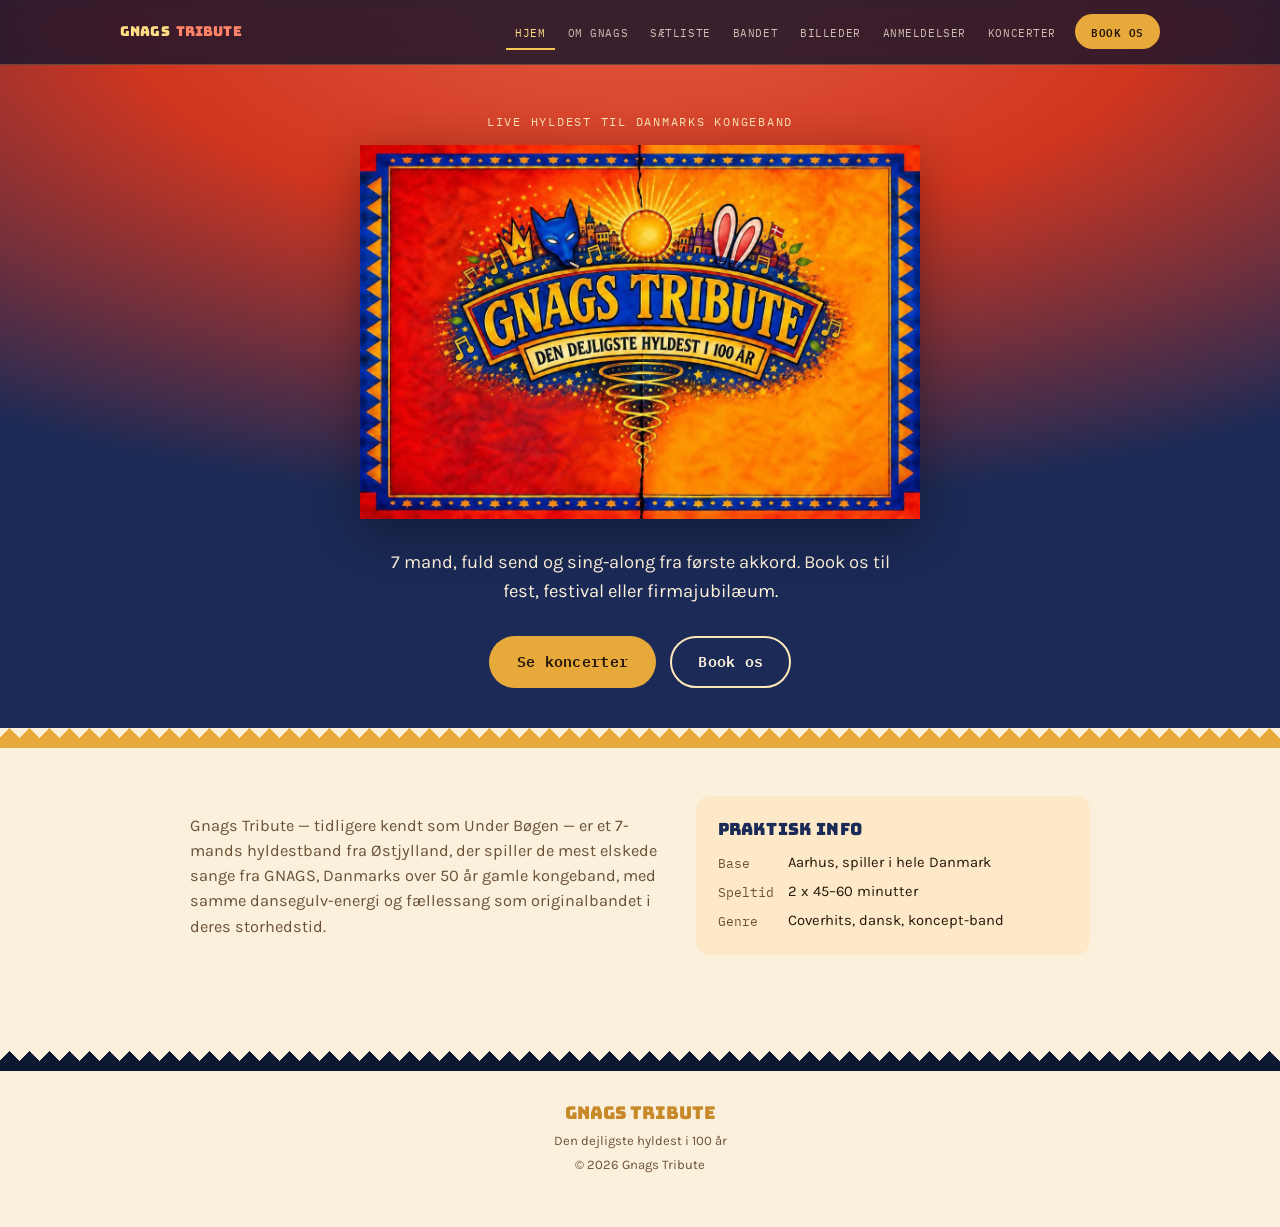
==== index.html @ 76e7bb44 "Add files via upload" ====
<!doctype html>
<html lang="da">
<head>
<meta charset="UTF-8">
<meta name="viewport" content="width=device-width, initial-scale=1.0">
<title>Gnags Tribute</title>
<meta name="description" content="Gnags Tribute – live hyldest til GNAGS. Book os til fest, festival eller firmajubilæum.">
<link rel="preconnect" href="https://fonts.googleapis.com">
<link rel="preconnect" href="https://fonts.gstatic.com" crossorigin>
<link href="https://fonts.googleapis.com/css2?family=Bungee&family=Karla:ital,wght@0,400;0,500;0,700;1,400&family=IBM+Plex+Mono:wght@500;600&display=swap" rel="stylesheet">
<link rel="stylesheet" href="styles.css">
</head>
<body>
<header class="topnav">
  <div class="nav-inner">
    <a class="nav-brand" href="index.html">GNAGS<span>TRIBUTE</span></a>
    <ul class="nav-links" id="navLinks">
      <li><a href="index.html" class="active">Hjem</a></li>
      <li><a href="om-gnags.html" class="">Om Gnags</a></li>
      <li><a href="saetliste.html" class="">Sætliste</a></li>
      <li><a href="bandet.html" class="">Bandet</a></li>
      <li><a href="billeder.html" class="">Billeder</a></li>
      <li><a href="anmeldelser.html" class="">Anmeldelser</a></li>
      <li><a href="koncerter.html" class="">Koncerter</a></li>
      <li><a href="book.html" class="nav-cta">Book os</a></li>
    </ul>
    <button class="nav-toggle" id="navToggle" aria-label="&Aring;bn menu" aria-expanded="false" aria-controls="navLinks">
      <span></span><span></span><span></span>
    </button>
  </div>
</header>
<main>

<div class="hero" id="top">
  <div class="hero-inner">
    <p class="eyebrow">Live hyldest til Danmarks kongeband</p>
    <img class="logo" src="assets/img/logo.jpg" alt="Gnags Tribute – logo" width="1200" height="800">
    <p class="lede">7 mand, fuld send og sing-along fra f&oslash;rste akkord. Book os til fest, festival eller firmajubil&aelig;um.</p>
    <div class="cta-row">
      <a class="btn solid" href="koncerter.html">Se koncerter</a>
      <a class="btn outline" href="book.html">Book os</a>
    </div>
  </div>
</div>
<div class="divider" role="presentation"></div>
<div class="wrap home-about">
  <div class="twocol">
    <p class="body-text">
      Gnags Tribute &mdash; tidligere kendt som Under B&oslash;gen &mdash; er et 7-mands hyldestband fra &Oslash;stjylland, der spiller de mest
      elskede sange fra GNAGS, Danmarks over 50 &aring;r gamle kongeband, med samme dansegulv-energi og f&aelig;llessang som
      originalbandet i deres storhedstid.
    </p>
    <div class="fact-box">
      <h3>Praktisk info</h3>
      <dl>
        <dt>Base</dt><dd>Aarhus, spiller i hele Danmark</dd>
        <dt>Speltid</dt><dd>2 x 45&ndash;60 minutter</dd>
        <dt>Genre</dt><dd>Coverhits, dansk, koncept-band</dd>
      </dl>
    </div>
  </div>
</div>
</main>

<footer>
  <div class="divider navy" role="presentation"></div>
  <div class="wrap" style="padding-top:24px;">
    <p class="brand">GNAGS TRIBUTE</p>
    <p>Den dejligste hyldest i 100 &aring;r</p>
    <p>&copy; 2026 Gnags Tribute</p>
  </div>
</footer>
<script src="script.js"></script>
</body>
</html>
---- styles.css ----
:root{
  --bg:#FBF0DC;
  --surface:#FFF8EC;
  --surface-2:#FDE9C8;
  --ink:#241608;
  --ink-soft:#6b5236;
  --red:#D1361F;
  --red-soft:#e2593f;
  --navy:#1B2A56;
  --navy-soft:#33447a;
  --gold:#C8892A;
  --gold-bright:#E8A93B;
  --border:rgba(27,42,86,0.16);
  --shadow:rgba(36,22,8,0.18);
}
@media (prefers-color-scheme: dark){
  :root:not([data-theme="light"]){
    --bg:#0F1830;
    --surface:#182545;
    --surface-2:#1f2f5c;
    --ink:#F6ECD9;
    --ink-soft:#C9BFA8;
    --red:#FF6A4D;
    --red-soft:#ff8468;
    --navy:#9fb2ff;
    --navy-soft:#c2ceff;
    --gold:#F4C752;
    --gold-bright:#FFDE85;
    --border:rgba(244,199,82,0.24);
    --shadow:rgba(0,0,0,0.5);
  }
}
:root[data-theme="dark"]{
  --bg:#0F1830;
  --surface:#182545;
  --surface-2:#1f2f5c;
  --ink:#F6ECD9;
  --ink-soft:#C9BFA8;
  --red:#FF6A4D;
  --red-soft:#ff8468;
  --navy:#9fb2ff;
  --navy-soft:#c2ceff;
  --gold:#F4C752;
  --gold-bright:#FFDE85;
  --border:rgba(244,199,82,0.24);
  --shadow:rgba(0,0,0,0.5);
}

*{box-sizing:border-box;}
html{scroll-behavior:auto;}
body{
  margin:0;
  background:var(--bg);
  color:var(--ink);
  font-family:'Karla',system-ui,-apple-system,'Segoe UI',sans-serif;
  line-height:1.55;
}
h1,h2,h3{font-family:'Bungee',system-ui,sans-serif; font-weight:400; text-wrap:balance; letter-spacing:0.01em;}
.mono{font-family:'IBM Plex Mono',ui-monospace,monospace;}
a{color:inherit;}
img{max-width:100%;}
.wrap{max-width:900px; margin:0 auto; padding:0 24px;}

/* ---------- triangle divider, echoes the logo's scalloped border ---------- */
.divider{
  height:20px;
  background-image:
    linear-gradient(45deg, var(--gold-bright) 50%, transparent 50%),
    linear-gradient(-45deg, var(--gold-bright) 50%, transparent 50%);
  background-size:20px 20px;
  background-repeat:repeat-x;
  background-position:top;
}
.divider.navy{
  background-image:
    linear-gradient(45deg, #0c1730 50%, transparent 50%),
    linear-gradient(-45deg, #0c1730 50%, transparent 50%);
}

/* ---------- top navigation ---------- */
.topnav{
  position:fixed; top:0; left:0; right:0; z-index:80;
  background:rgba(15,24,48,0.82);
  backdrop-filter:blur(10px) saturate(140%);
  -webkit-backdrop-filter:blur(10px) saturate(140%);
  border-bottom:1px solid rgba(244,199,82,0.28);
}
.nav-inner{
  max-width:1080px; margin:0 auto; padding:0 20px;
  display:flex; align-items:center; justify-content:space-between; gap:18px;
  height:64px;
}
.nav-brand{
  font-family:'Bungee',sans-serif; font-size:0.85rem; text-decoration:none;
  color:#FFDE85; display:flex; gap:6px; white-space:nowrap; letter-spacing:0.01em;
}
.nav-brand span{color:#FF8468;}
.nav-links{
  display:flex; align-items:center; gap:4px; margin:0; padding:0; list-style:none;
}
.nav-links a{
  font-family:'IBM Plex Mono',monospace; font-size:0.71rem; text-transform:uppercase;
  letter-spacing:0.05em; color:#F6ECD9; text-decoration:none; opacity:0.78;
  padding:8px 9px; border-bottom:2px solid transparent; transition:opacity .15s,border-color .15s;
}
.nav-links a:hover{opacity:1;}
.nav-links a.active{opacity:1; border-color:#F4C752; color:#FFDE85;}
.nav-links a.nav-cta{
  background:#E8A93B; color:#241608; opacity:1; border-radius:999px; border-bottom:none;
  padding:8px 16px; font-weight:600; margin-left:6px;
}
.nav-links a.nav-cta.active{background:#F4C752; color:#241608;}
.nav-links a.nav-cta:hover{background:#F4C752;}
.nav-toggle{
  display:none; flex-direction:column; justify-content:center; gap:5px;
  width:38px; height:38px; background:none; border:none; cursor:pointer; padding:8px; border-radius:8px;
}
.nav-toggle span{width:100%; height:2px; background:#F6ECD9; border-radius:2px;}
.nav-toggle:hover{background:rgba(255,255,255,0.08);}

@media (max-width:860px){
  .nav-toggle{display:flex;}
  .nav-links{
    position:fixed; top:64px; left:0; right:0; z-index:79;
    flex-direction:column; align-items:stretch; gap:0;
    background:rgba(15,24,48,0.97);
    padding:6px 24px 20px;
    transform:translateY(-6px); opacity:0; pointer-events:none;
    transition:opacity .16s ease, transform .16s ease;
    max-height:calc(100vh - 64px); overflow-y:auto;
  }
  .nav-links.open{opacity:1; transform:translateY(0); pointer-events:auto;}
  .nav-links a{padding:13px 2px; border-bottom:1px solid rgba(244,199,82,0.16); width:100%;}
  .nav-links a.nav-cta{margin:10px 0 0; text-align:center;}
}

/* ---------- home hero ---------- */
.hero{
  background:
    radial-gradient(ellipse 90% 70% at 50% 0%, var(--red-soft) 0%, var(--red) 45%, var(--navy) 100%);
  padding:112px 24px 40px;
  text-align:center;
}
.hero-inner{max-width:760px; margin:0 auto;}
.hero img.logo{
  width:100%;
  max-width:560px;
  height:auto;
  filter:drop-shadow(0 14px 26px rgba(0,0,0,0.35));
}
.hero .eyebrow{
  font-family:'IBM Plex Mono',monospace;
  color:#FBE7B8;
  letter-spacing:0.14em;
  text-transform:uppercase;
  font-size:0.78rem;
  margin:0 0 14px;
}
.hero p.lede{
  color:#FFF3DC;
  font-size:1.15rem;
  max-width:520px;
  margin:22px auto 30px;
}
.cta-row{display:flex; gap:14px; justify-content:center; flex-wrap:wrap;}
.btn{
  display:inline-block;
  padding:13px 26px;
  border-radius:999px;
  font-family:'IBM Plex Mono',monospace;
  font-weight:600;
  font-size:0.92rem;
  text-decoration:none;
  letter-spacing:0.02em;
  border:2px solid transparent;
  transition:transform .15s ease;
}
.btn:hover{transform:translateY(-2px);}
.btn.solid{background:var(--gold-bright); color:#241608;}
.btn.outline{border-color:#FBE7B8; color:#FFF3DC;}

.home-about{padding:48px 0 60px;}
.twocol{display:grid; grid-template-columns:1.1fr 0.9fr; gap:24px;}
@media (max-width:720px){.twocol{grid-template-columns:1fr;}}
p.body-text{max-width:62ch; color:var(--ink-soft); font-size:1.02rem;}
.fact-box{background:var(--surface-2); border-radius:14px; padding:20px 22px;}
.fact-box h3{font-size:1.05rem; margin:0 0 10px; color:var(--navy);}
:root[data-theme="dark"] .fact-box h3,
@media (prefers-color-scheme:dark){:root:not([data-theme="light"]) .fact-box h3{color:var(--gold-bright);}}
.fact-box dl{margin:0; display:grid; grid-template-columns:auto 1fr; gap:6px 14px; font-size:0.92rem;}
.fact-box dt{font-family:'IBM Plex Mono',monospace; color:var(--ink-soft); font-size:0.8rem; align-self:start; padding-top:2px;}
.fact-box dd{margin:0;}

/* ---------- subpage banner (fixed brand chrome, like the topnav) ---------- */
.page-banner{
  background:linear-gradient(135deg,#16223f 0%, #263a6e 100%);
  color:#FFF3DC;
  padding:104px 24px 30px;
}
.page-banner .kicker{
  font-family:'IBM Plex Mono',monospace; text-transform:uppercase; letter-spacing:0.12em;
  font-size:0.76rem; color:#FFDE85; margin:0 0 8px;
}
.page-banner h1{font-size:2rem; margin:0 0 8px; color:#FFF3DC;}
.page-banner p{margin:0; color:#cdd6f0; max-width:56ch; font-size:0.98rem;}
.page-content{padding:44px 0 64px;}

.card{
  background:var(--surface);
  border:1px solid var(--border);
  border-radius:14px;
  padding:24px;
}

/* setlist chips */
.chips{display:flex; flex-wrap:wrap; gap:10px; padding:0; margin:0; list-style:none;}
.chips li{
  background:var(--surface);
  border:1px dashed var(--gold);
  border-radius:999px;
  padding:8px 16px;
  font-size:0.9rem;
  position:relative;
}

/* gallery */
.gallery{display:grid; grid-template-columns:repeat(3,1fr); gap:16px;}
@media (max-width:720px){.gallery{grid-template-columns:1fr 1fr;}}
@media (max-width:480px){.gallery{grid-template-columns:1fr;}}
.gallery figure{margin:0; border-radius:12px; overflow:hidden; border:1px solid var(--border); background:var(--surface);}
.gallery img{width:100%; height:100%; object-fit:cover; display:block; aspect-ratio:3/4;}
.gallery figcaption{font-family:'IBM Plex Mono',monospace; font-size:0.72rem; color:var(--ink-soft); padding:8px 10px;}

/* members list */
.members{display:grid; grid-template-columns:repeat(2,1fr); gap:10px 24px; padding:0; margin:0; list-style:none;}
@media (max-width:560px){.members{grid-template-columns:1fr;}}
.members li{
  display:flex; justify-content:space-between; gap:16px;
  padding:12px 0; border-bottom:1px solid var(--border);
  font-size:0.95rem;
}
.members .role{color:var(--ink-soft); font-size:0.85rem; text-align:right;}

/* reviews */
.reviews{display:grid; grid-template-columns:1fr 1fr; gap:20px;}
@media (max-width:720px){.reviews{grid-template-columns:1fr;}}
.review{
  background:var(--surface); border:1px solid var(--border); border-radius:14px;
  padding:22px 24px; position:relative;
}
.review::before{
  content:"\201C"; font-family:'Bungee',sans-serif; font-size:2.6rem; color:var(--gold);
  position:absolute; top:6px; left:16px; line-height:1; opacity:0.5;
}
.review p{margin:8px 0 12px 0; font-style:italic; position:relative; z-index:1;}
.review cite{font-family:'IBM Plex Mono',monospace; font-size:0.8rem; font-style:normal; color:var(--ink-soft);}

/* dates / ticket table */
.example-flag{
  display:inline-block; background:var(--red); color:#fff; font-family:'IBM Plex Mono',monospace;
  font-size:0.68rem; letter-spacing:0.08em; text-transform:uppercase; padding:3px 9px; border-radius:5px; margin-bottom:14px;
}
.ticket-list{display:flex; flex-direction:column; gap:0; border-top:1px solid var(--border);}
.ticket-row{
  display:grid; grid-template-columns:110px 1fr auto; align-items:center; gap:16px;
  padding:16px 4px; border-bottom:1px dashed var(--border);
}
@media (max-width:600px){.ticket-row{grid-template-columns:1fr; gap:4px;}}
.ticket-row .date{font-family:'IBM Plex Mono',monospace; font-weight:600; color:var(--red);}
.ticket-row .venue strong{display:block;}
.ticket-row .venue span{color:var(--ink-soft); font-size:0.85rem;}
.ticket-row .status{font-family:'IBM Plex Mono',monospace; font-size:0.78rem; color:var(--ink-soft); text-align:right;}
@media (max-width:600px){.ticket-row .status{text-align:left;}}

/* contact / footer */
.contact-card{
  background:var(--navy); color:#FFF3DC; border-radius:16px; padding:34px 30px;
  display:flex; flex-wrap:wrap; justify-content:space-between; align-items:center; gap:20px;
}
:root[data-theme="dark"] .contact-card,
@media (prefers-color-scheme:dark){:root:not([data-theme="light"]) .contact-card{background:var(--surface-2); border:1px solid var(--border);}}
.contact-card h3{margin:0 0 6px; font-size:1.3rem;}
.contact-card p{margin:0; color:#E7D9B8; font-size:0.92rem;}
:root[data-theme="dark"] .contact-card p,
@media (prefers-color-scheme:dark){:root:not([data-theme="light"]) .contact-card p{color:var(--ink-soft);}}

footer{padding:36px 0 48px; text-align:center;}
footer p{color:var(--ink-soft); font-size:0.82rem; margin:4px 0;}
footer .brand{font-family:'Bungee',sans-serif; color:var(--gold); font-size:1.1rem;}
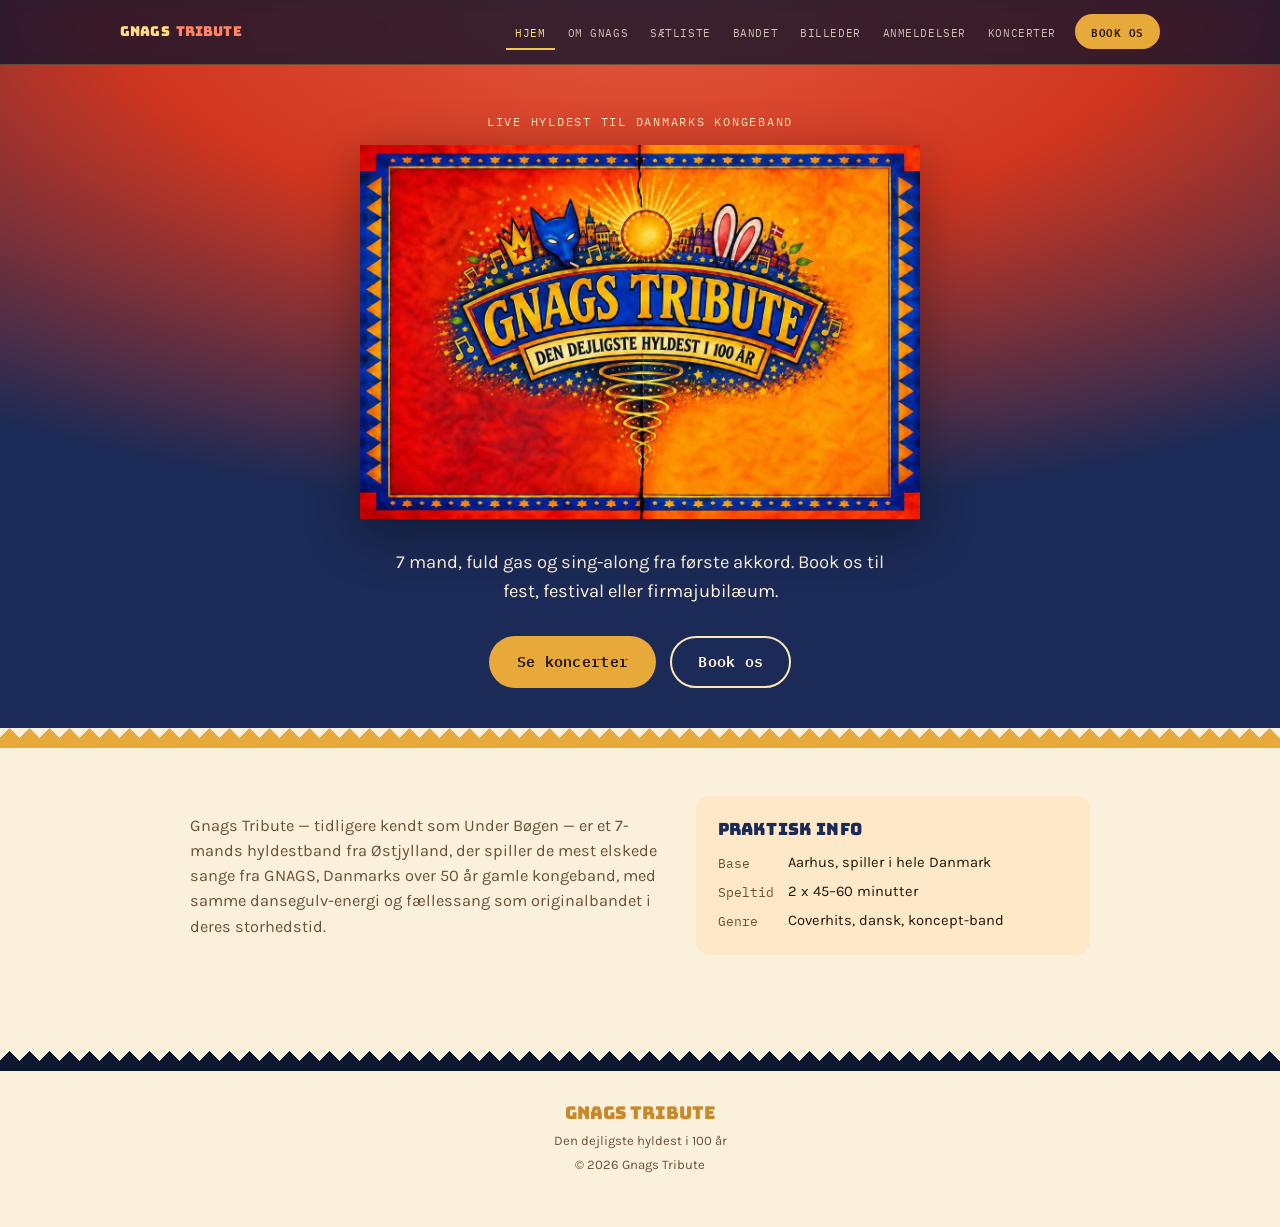
==== commit 529c1ee6: "Ret "fuld send" til "fuld gas" på forsiden" ====
--- a/index.html
+++ b/index.html
@@ -35,7 +35,7 @@
   <div class="hero-inner">
     <p class="eyebrow">Live hyldest til Danmarks kongeband</p>
     <img class="logo" src="assets/img/logo.jpg" alt="Gnags Tribute – logo" width="1200" height="800">
-    <p class="lede">7 mand, fuld send og sing-along fra f&oslash;rste akkord. Book os til fest, festival eller firmajubil&aelig;um.</p>
+    <p class="lede">7 mand, fuld gas og sing-along fra f&oslash;rste akkord. Book os til fest, festival eller firmajubil&aelig;um.</p>
     <div class="cta-row">
       <a class="btn solid" href="koncerter.html">Se koncerter</a>
       <a class="btn outline" href="book.html">Book os</a>
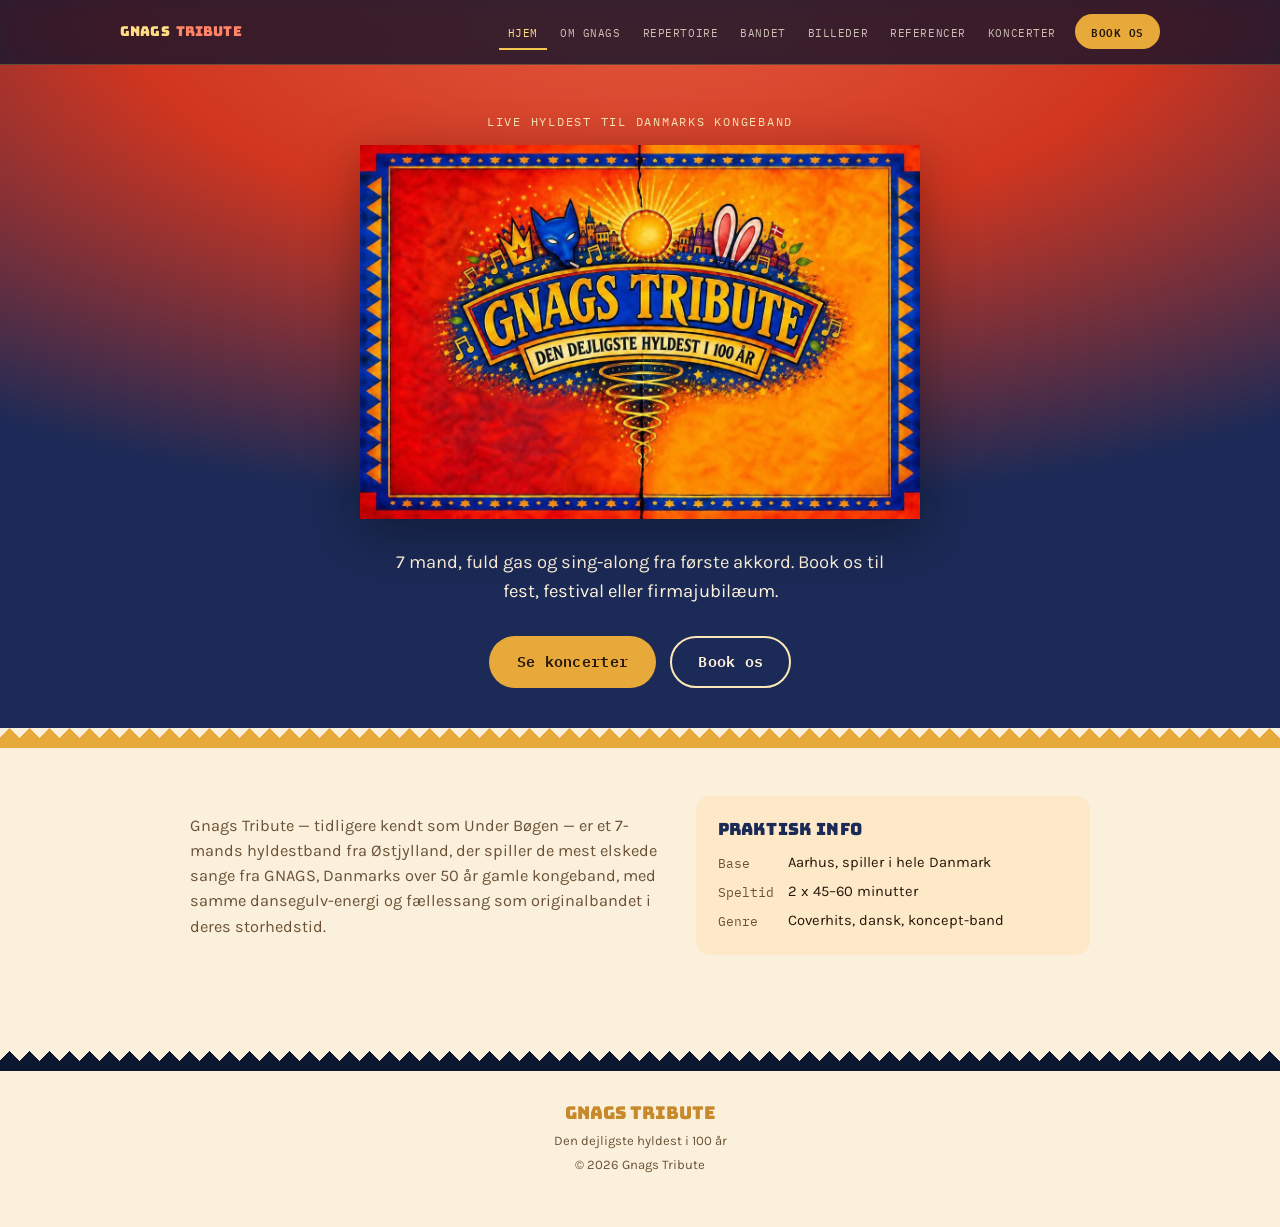
==== commit fa80f4cb: "Update index.html" ====
--- a/index.html
+++ b/index.html
@@ -17,10 +17,10 @@
     <ul class="nav-links" id="navLinks">
       <li><a href="index.html" class="active">Hjem</a></li>
       <li><a href="om-gnags.html" class="">Om Gnags</a></li>
-      <li><a href="saetliste.html" class="">Sætliste</a></li>
+      <li><a href="saetliste.html" class="">Repertoire</a></li>
       <li><a href="bandet.html" class="">Bandet</a></li>
       <li><a href="billeder.html" class="">Billeder</a></li>
-      <li><a href="anmeldelser.html" class="">Anmeldelser</a></li>
+      <li><a href="anmeldelser.html" class="">Referencer</a></li>
       <li><a href="koncerter.html" class="">Koncerter</a></li>
       <li><a href="book.html" class="nav-cta">Book os</a></li>
     </ul>
